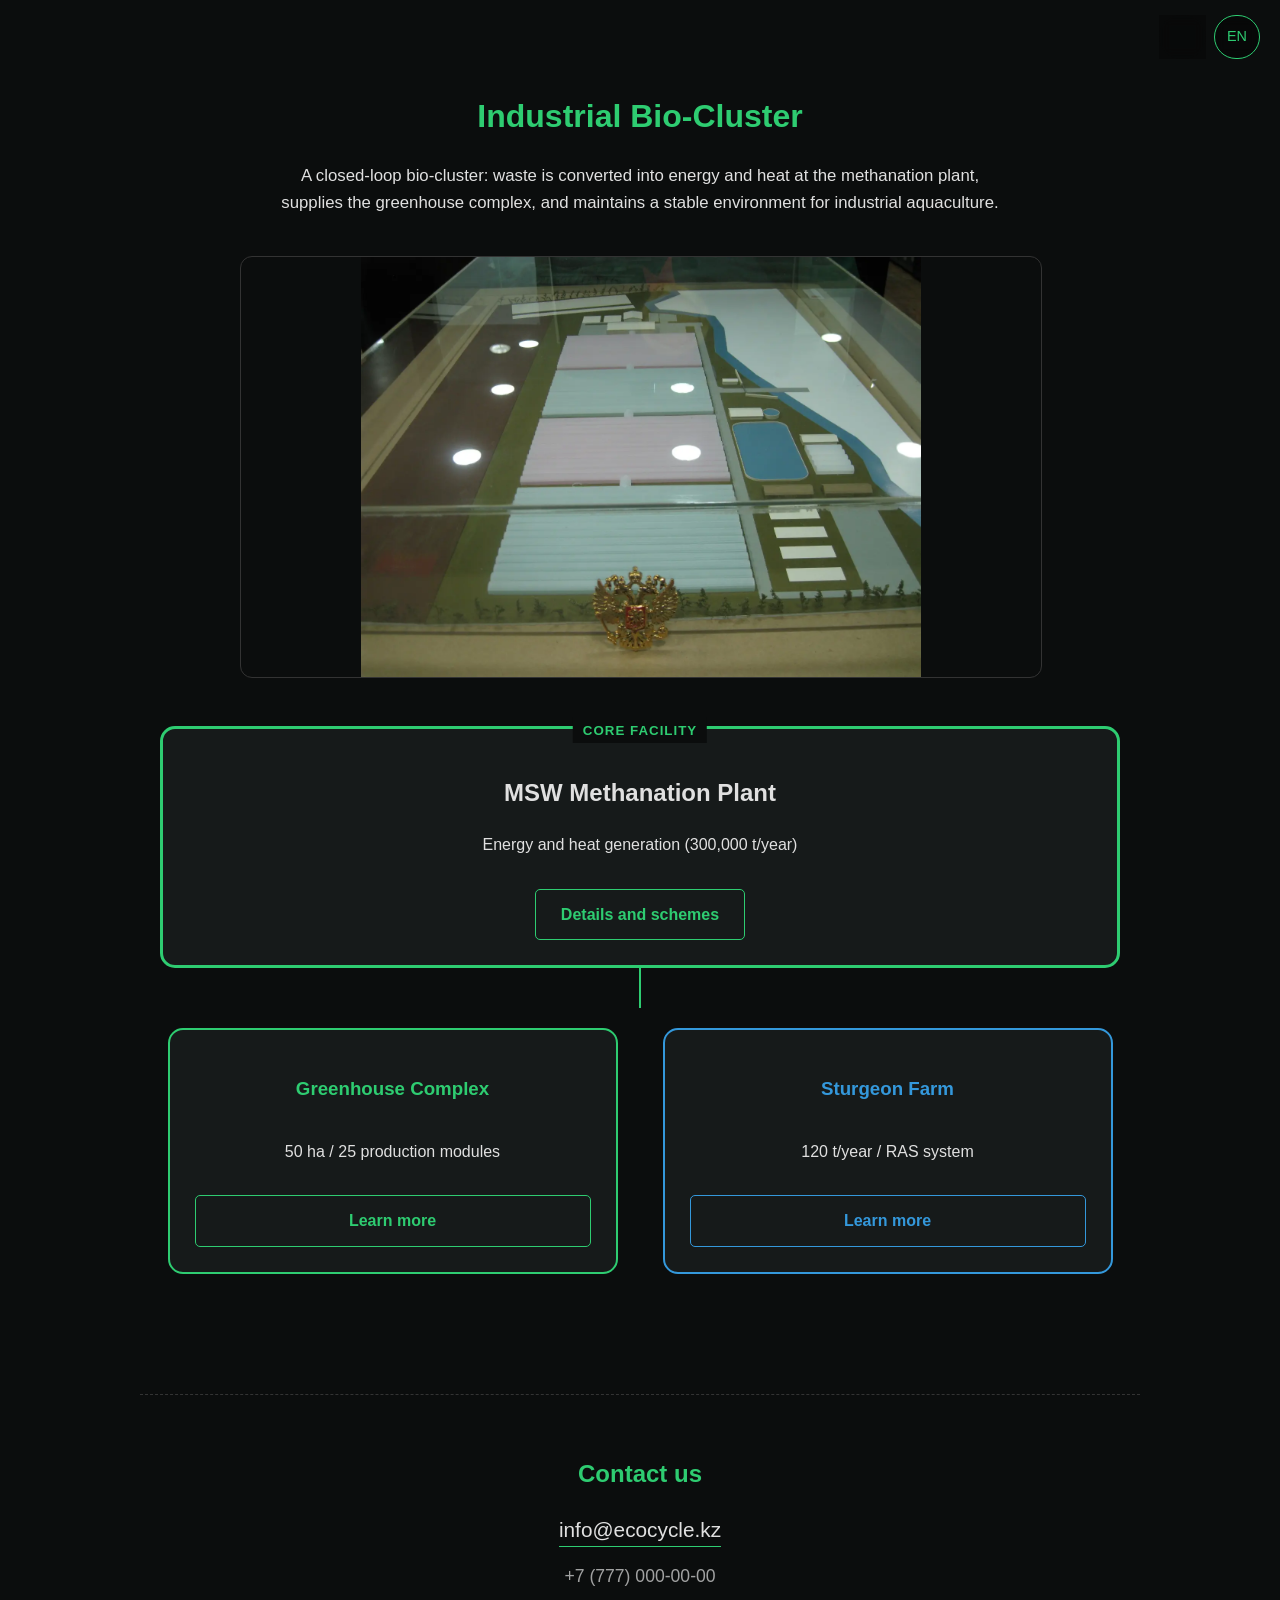
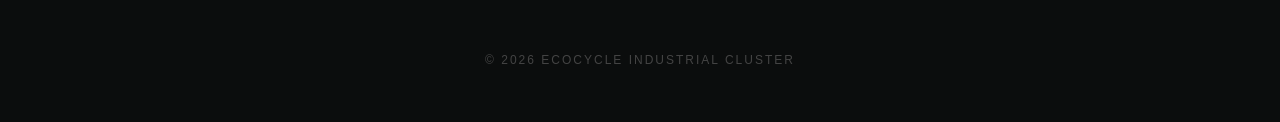
==== en/index.html @ 2102470c "Add English site version under /en with RU/EN language switch. Duplicate cluster pages in English an" ====
<!DOCTYPE html>
<html lang="en">
<head>
    <meta charset="UTF-8">
    <meta name="viewport" content="width=device-width, initial-scale=1.0">
    <title>EcoCycle | Industrial Bio-Cluster</title>
    <meta name="description" content="An integrated ecosystem: MSW methanation plant, high-tech greenhouse complex, and sturgeon farm. Energy-efficient technologies for a circular bioeconomy.">

    <meta property="og:title" content="EcoCycle | Bio-Cluster of the Future">
    <meta property="og:description" content="Turning waste into energy and food within one industrial cluster.">
    <meta property="og:image" content="../plant_reactors.webp">

    <link rel="icon" type="image/x-icon" href="../favicon.ico">
    <link rel="stylesheet" href="../style.css">
</head>
<body>
    <header class="site-header">
        <nav class="lang-switch" aria-label="Language selection">
            <a href="../index.html">RU</a>
            <a href="index.html" class="active">EN</a>
        </nav>
    </header>

    <main class="container">
        <h1 class="page-title reveal">Industrial Bio-Cluster</h1>
        <p class="page-intro reveal">A closed-loop bio-cluster: waste is converted into energy and heat at the methanation plant, supplies the greenhouse complex, and maintains a stable environment for industrial aquaculture.</p>

        <figure class="cluster-diagram reveal">
            <img src="../layout_model.webp" alt="Bio-cluster layout: methanation plant, greenhouse complex, and sturgeon farm in one ecosystem" loading="lazy">
        </figure>

        <div class="node node-main theme-plant reveal">
            <div class="node-badge">
                <small>CORE FACILITY</small>
            </div>
            <h2>MSW Methanation Plant</h2>
            <p>Energy and heat generation (300,000 t/year)</p>
            <a href="plant.html" class="btn-more">Details and schemes</a>
        </div>

        <div class="line reveal"></div>

        <div class="branch-container">
            <div class="node node-branch theme-plant reveal">
                <h3>Greenhouse Complex</h3>
                <p>50 ha / 25 production modules</p>
                <a href="greenhouse.html" class="btn-more">Learn more</a>
            </div>

            <div class="node node-branch theme-fish reveal">
                <h3>Sturgeon Farm</h3>
                <p>120 t/year / RAS system</p>
                <a href="fish.html" class="btn-more btn-accent">Learn more</a>
            </div>
        </div>
    </main>

    <footer id="contacts" class="container contacts reveal">
        <h2>Contact us</h2>
        <div class="contact-links">
            <a href="mailto:info@ecocycle.kz" class="contact-link contact-link-email">info@ecocycle.kz</a>
            <a href="tel:+77770000000" class="contact-link contact-link-phone">+7 (777) 000-00-00</a>
        </div>
        <p class="footer-copy">© 2026 EcoCycle Industrial Cluster</p>
    </footer>

    <script src="../script.js"></script>
</body>
</html>
---- style.css ----
/* ПЕРЕМЕННЫЕ И БАЗОВЫЕ НАСТРОЙКИ */
:root {
    --primary: #2ecc71;
    --accent: #3498db;
    --bg: #0b0d0d;
    --card: #161a1a;
    --text: #e0e0e0;
}

body {
    font-family: 'Segoe UI', Tahoma, Geneva, Verdana, sans-serif;
    margin: 0;
    background: var(--bg);
    color: var(--text);
    line-height: 1.6;
    display: flex;
    flex-direction: column;
    align-items: center;
    overflow-x: hidden;
}

/* ШАПКА И ПЕРЕКЛЮЧАТЕЛЬ ЯЗЫКА */
.site-header {
    position: fixed;
    top: 0;
    left: 0;
    right: 0;
    z-index: 100;
    display: flex;
    justify-content: flex-end;
    padding: 15px 20px;
    pointer-events: none;
}

.lang-switch {
    display: flex;
    gap: 8px;
    font-size: 0.9rem;
    pointer-events: auto;
}

.lang-switch a {
    padding: 6px 12px;
    min-height: 44px;
    box-sizing: border-box;
    display: inline-flex;
    align-items: center;
    border-radius: 999px;
    border: 1px solid rgba(255, 255, 255, 0.25);
    color: var(--text);
    text-decoration: none;
    opacity: 0.75;
    background: rgba(0, 0, 0, 0.35);
    backdrop-filter: blur(6px);
    transition: 0.25s ease;
}

.lang-switch a:hover {
    opacity: 1;
    transform: translateY(-1px);
}

.lang-switch a.active {
    border-color: var(--primary);
    color: var(--primary);
    opacity: 1;
}

.lang-switch .lang-soon {
    padding: 6px 12px;
    min-height: 44px;
    box-sizing: border-box;
    display: inline-flex;
    align-items: center;
    border-radius: 999px;
    border: 1px solid rgba(255, 255, 255, 0.15);
    opacity: 0.45;
    cursor: not-allowed;
}

.lang-switch a:focus-visible {
    outline: 2px solid var(--primary);
    outline-offset: 2px;
}

.container {
    max-width: 1000px;
    width: 100%;
    padding: 70px 20px 40px;
    text-align: center;
    box-sizing: border-box;
}

.page-detail {
    text-align: left;
}

/* ТИПОГРАФИКА */
.page-title {
    color: var(--primary);
    margin-bottom: 20px;
}

.page-intro {
    max-width: 720px;
    margin: 0 auto 40px;
    opacity: 0.85;
    font-size: 1.05rem;
}

.section-title {
    color: var(--primary);
    margin-top: 40px;
}

/* СТРУКТУРА КЛАСТЕРА (УЗЛЫ И ЛИНИИ) */
.node {
    background: var(--card);
    border: 2px solid #333;
    border-radius: 15px;
    padding: 25px;
    margin: 0 auto;
    width: 100%;
    box-sizing: border-box;
    transition: transform 0.3s ease, box-shadow 0.3s ease;
}

.node-main {
    position: relative;
    border-color: var(--primary);
    border-width: 3px;
    box-shadow: 0 0 0 rgba(46, 204, 113, 0.4);
    animation: pulse 2.5s infinite;
}

.node-main-active {
    transform: scale(1);
}

.node-badge {
    position: absolute;
    top: -12px;
    left: 50%;
    transform: translateX(-50%);
    background: var(--bg);
    padding: 0 10px;
}

.node-badge small {
    color: var(--primary);
    font-weight: bold;
    letter-spacing: 1px;
}

.node-branch {
    max-width: 450px;
    min-height: 180px;
    display: flex;
    flex-direction: column;
    justify-content: center;
}

.theme-plant {
    border-color: var(--primary);
}

.theme-plant .page-title,
.theme-plant .section-title,
.theme-plant h3 {
    color: var(--primary);
}

.theme-plant .spec-list li b {
    color: var(--primary);
}

.theme-fish {
    border-color: var(--accent);
}

.theme-fish .page-title,
.theme-fish .section-title,
.theme-fish h3 {
    color: var(--accent);
}

.theme-fish .spec-list li b {
    color: var(--accent);
}

.theme-fish.fish-accent.active {
    box-shadow: 0 10px 40px rgba(52, 152, 219, 0.15);
}

.line {
    width: 2px;
    height: 40px;
    background: var(--primary);
    margin: 0 auto;
}

.branch-container {
    display: flex;
    justify-content: center;
    gap: 30px;
    margin-top: 20px;
    flex-wrap: wrap;
}

/* КНОПКИ И ССЫЛКИ */
.btn-more {
    display: inline-block;
    margin-top: 15px;
    padding: 12px 25px;
    min-height: 44px;
    box-sizing: border-box;
    border: 1px solid var(--primary);
    color: var(--primary);
    text-decoration: none;
    border-radius: 5px;
    transition: 0.3s;
    font-weight: 600;
}

.btn-more:hover {
    background: var(--primary);
    color: #000;
    transform: translateY(-2px);
}

.btn-more.btn-accent {
    border-color: var(--accent);
    color: var(--accent);
}

.btn-more.btn-accent:hover {
    background: var(--accent);
    color: #000;
}

.btn-more:focus-visible,
.back-link:focus-visible,
.contact-link:focus-visible {
    outline: 2px solid var(--primary);
    outline-offset: 3px;
}

.back-link {
    display: inline-block;
    color: var(--primary);
    text-decoration: none;
    border: 1px solid var(--primary);
    padding: 10px 20px;
    min-height: 44px;
    box-sizing: border-box;
    border-radius: 20px;
    margin-bottom: 30px;
    transition: 0.3s;
}

.back-link:hover {
    background: var(--primary);
    color: var(--bg);
    transform: translateX(-5px);
}

.back-link.back-accent {
    border-color: var(--accent);
    color: var(--accent);
}

.back-link.back-accent:hover {
    background: var(--accent);
    color: var(--bg);
}

.back-link.back-accent:focus-visible {
    outline-color: var(--accent);
}

/* КАРТОЧКИ И СПИСКИ ТЕХНОЛОГИЙ */
.card {
    background: rgba(255, 255, 255, 0.02);
    border-radius: 12px;
    padding: 25px;
    margin-top: 20px;
    border: 1px solid rgba(255, 255, 255, 0.05);
}

.card-highlight {
    background: rgba(46, 204, 113, 0.05);
}

.card-accent-border {
    border-color: var(--primary);
}

.card-stat {
    flex: 1;
    min-width: 200px;
    border-top: 3px solid var(--primary);
}

.card-scheme {
    background: #fff;
    padding: 10px;
    overflow-x: auto;
}

.card-scheme img {
    width: 100%;
    max-height: 500px;
    object-fit: contain;
    display: block;
}

.spec-list {
    list-style: none;
    padding: 0;
    margin: 0;
}

.spec-list li {
    border-bottom: 1px solid #222;
    padding: 12px 0;
    display: flex;
    justify-content: space-between;
    gap: 15px;
    align-items: center;
}

.spec-list li b {
    color: var(--primary);
}

/* ИЗОБРАЖЕНИЯ */
.img-placeholder {
    background: #222;
    border-radius: 12px;
    width: 100%;
    min-height: 250px;
    margin: 25px 0;
    overflow: hidden;
    border: 1px solid #333;
}

.img-placeholder-compact {
    min-height: 200px;
}

.img-placeholder-spaced {
    margin-top: 30px;
}

.cluster-diagram {
    margin: 0 auto 40px;
    max-width: 800px;
}

.cluster-diagram img {
    width: 100%;
    height: auto;
    max-height: 420px;
    object-fit: contain;
    border-radius: 12px;
    border: 1px solid #333;
}

.img-placeholder img {
    width: 100%;
    height: auto;
    display: block;
    transition: transform 0.5s ease;
}

.img-placeholder:hover img {
    transform: scale(1.03);
}

/* КОНТАКТЫ И ПОДВАЛ */
.contacts {
    margin-top: 80px;
    padding-top: 40px;
    border-top: 1px dashed #333;
    width: 100%;
}

.contacts h2 {
    color: var(--primary);
    margin-bottom: 20px;
}

.contact-links {
    display: flex;
    flex-direction: column;
    align-items: center;
    gap: 15px;
}

.contact-link {
    color: var(--text);
    text-decoration: none;
    transition: 0.3s;
}

.contact-link-email {
    font-size: 1.3rem;
    border-bottom: 1px solid var(--primary);
}

.contact-link-phone {
    font-size: 1.1rem;
    opacity: 0.7;
}

.contact-link:hover {
    opacity: 1;
    color: var(--primary);
}

.footer-copy {
    margin-top: 60px;
    font-size: 0.75rem;
    color: #444;
    letter-spacing: 2px;
    text-transform: uppercase;
}

/* АНИМАЦИИ */
.reveal,
.fade-in-up {
    opacity: 0;
    transform: translateY(30px);
    transition: opacity 0.8s cubic-bezier(0.22, 1, 0.36, 1),
                transform 0.8s cubic-bezier(0.22, 1, 0.36, 1);
    transition-delay: var(--reveal-delay, 0ms);
}

.reveal.active,
.fade-in-up.active {
    opacity: 1;
    transform: translateY(0);
}

@keyframes pulse {
    0% { box-shadow: 0 0 0 0 rgba(46, 204, 113, 0.4); }
    70% { box-shadow: 0 0 0 20px rgba(46, 204, 113, 0); }
    100% { box-shadow: 0 0 0 0 rgba(46, 204, 113, 0); }
}

@media (prefers-reduced-motion: reduce) {
    .reveal,
    .fade-in-up {
        opacity: 1;
        transform: none;
        transition: none;
    }

    .node-main {
        animation: none;
    }

    .img-placeholder img {
        transition: none;
    }

    .img-placeholder:hover img {
        transform: none;
    }
}

/* АДАПТИВНОСТЬ */
@media (max-width: 768px) {
    .site-header {
        padding: 10px 12px;
    }

    .container {
        padding: 60px 15px 20px;
    }

    .page-title {
        margin-bottom: 16px;
        padding-right: 80px;
    }

    .page-intro {
        font-size: 1rem;
        margin-bottom: 30px;
    }

    .branch-container {
        flex-direction: column;
        gap: 20px;
    }

    .node {
        padding: 20px;
        max-width: 100% !important;
    }

    .node-branch {
        min-height: 160px;
    }

    .btn-more,
    .back-link {
        width: 100%;
        text-align: center;
    }

    .spec-list li {
        flex-direction: column;
        text-align: center;
        gap: 5px;
    }

    .cluster-diagram img {
        max-height: 280px;
    }

    .card-scheme img {
        max-height: 320px;
    }
}
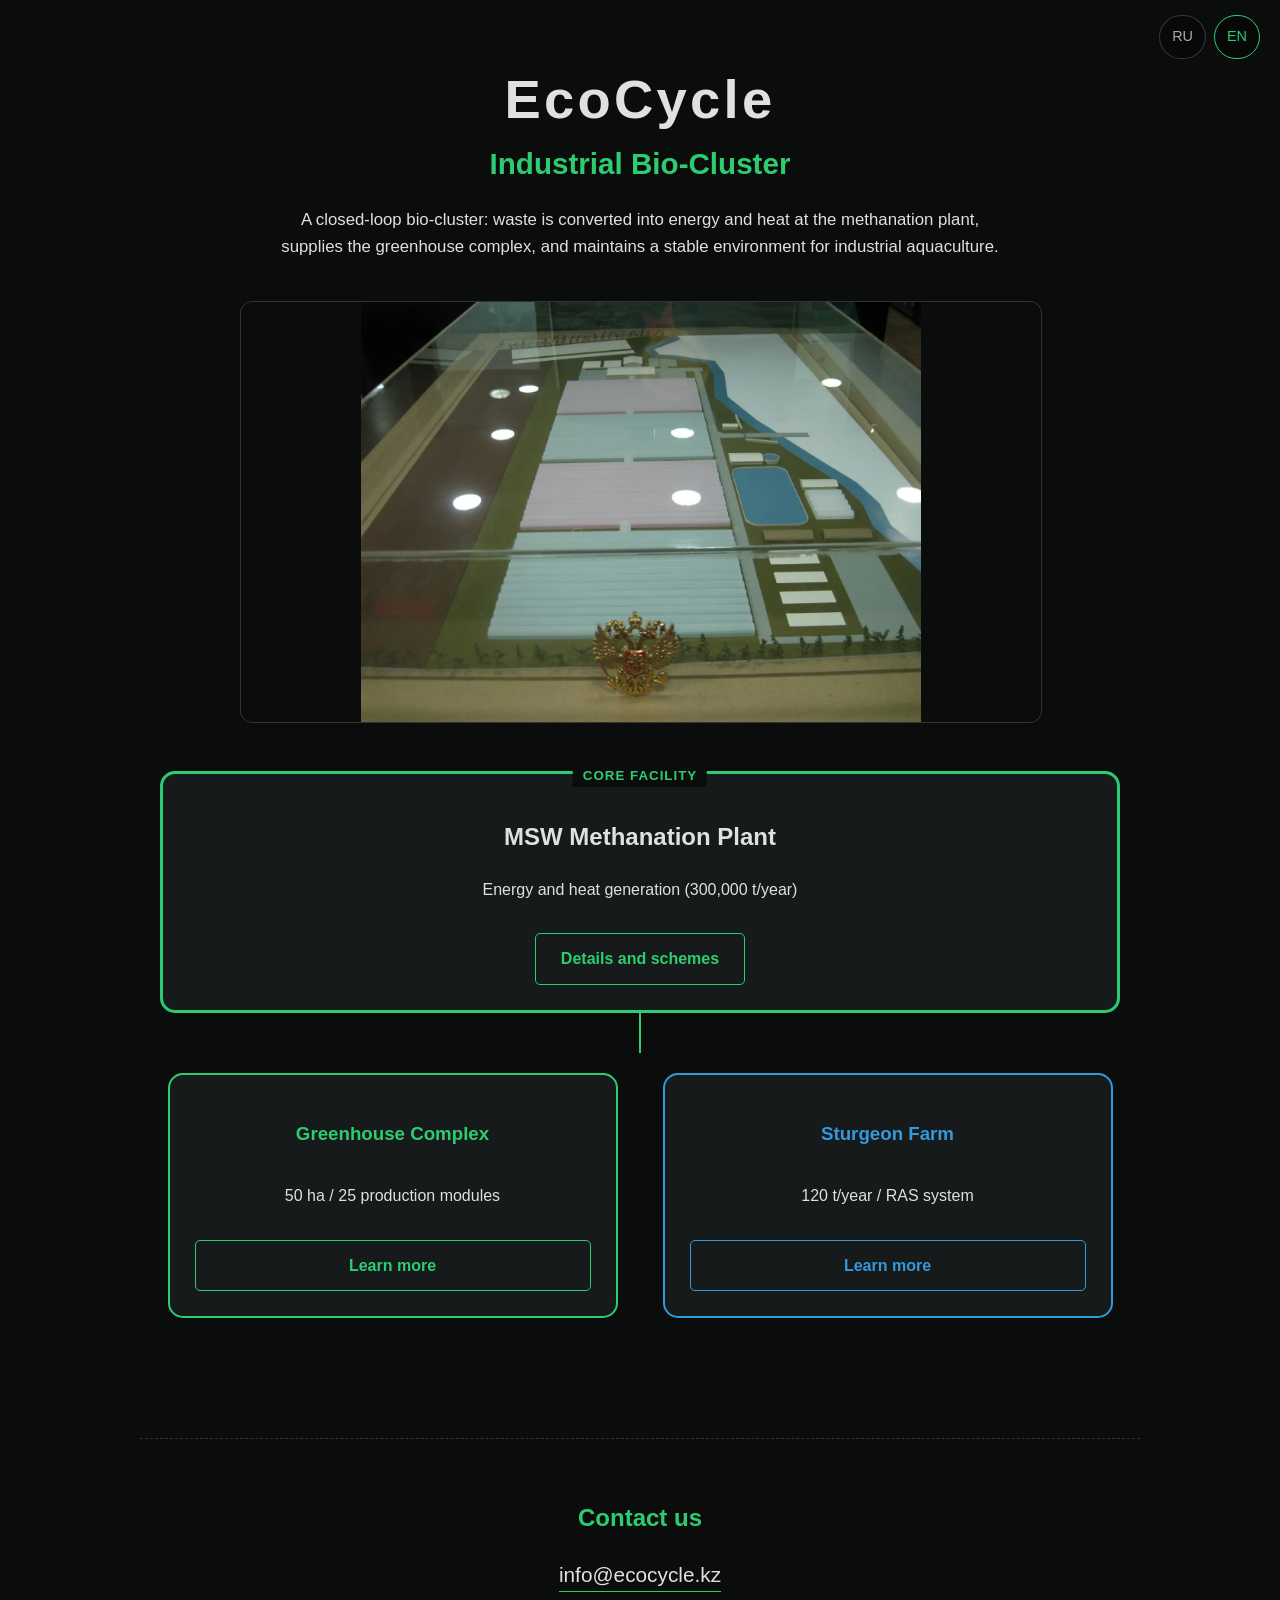
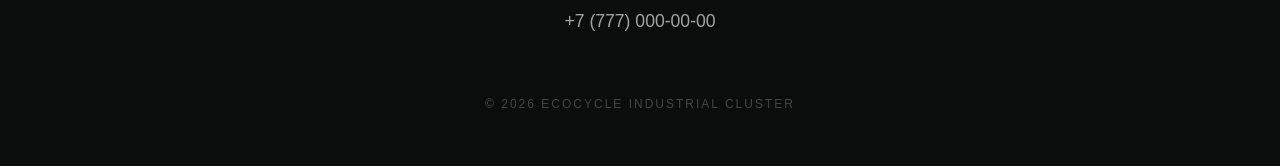
==== commit 6428db46: "Improve bilingual SEO and strengthen EcoCycle branding on home pages. Add hreflang/canonical pairs, " ====
--- a/en/index.html
+++ b/en/index.html
@@ -6,9 +6,18 @@
     <title>EcoCycle | Industrial Bio-Cluster</title>
     <meta name="description" content="An integrated ecosystem: MSW methanation plant, high-tech greenhouse complex, and sturgeon farm. Energy-efficient technologies for a circular bioeconomy.">
 
+    <link rel="canonical" href="https://alexudm.github.io/ecocycle/en/">
+    <link rel="alternate" hreflang="en" href="https://alexudm.github.io/ecocycle/en/">
+    <link rel="alternate" hreflang="ru" href="https://alexudm.github.io/ecocycle/">
+    <link rel="alternate" hreflang="x-default" href="https://alexudm.github.io/ecocycle/">
+
+    <meta property="og:type" content="website">
+    <meta property="og:locale" content="en_US">
+    <meta property="og:locale:alternate" content="ru_RU">
+    <meta property="og:url" content="https://alexudm.github.io/ecocycle/en/">
     <meta property="og:title" content="EcoCycle | Bio-Cluster of the Future">
     <meta property="og:description" content="Turning waste into energy and food within one industrial cluster.">
-    <meta property="og:image" content="../plant_reactors.webp">
+    <meta property="og:image" content="https://alexudm.github.io/ecocycle/plant_reactors.webp">
 
     <link rel="icon" type="image/x-icon" href="../favicon.ico">
     <link rel="stylesheet" href="../style.css">
@@ -17,11 +26,12 @@
     <header class="site-header">
         <nav class="lang-switch" aria-label="Language selection">
             <a href="../index.html">RU</a>
-            <a href="index.html" class="active">EN</a>
+            <a href="index.html" class="active" aria-current="page">EN</a>
         </nav>
     </header>
 
     <main class="container">
+        <p class="brand reveal">EcoCycle</p>
         <h1 class="page-title reveal">Industrial Bio-Cluster</h1>
         <p class="page-intro reveal">A closed-loop bio-cluster: waste is converted into energy and heat at the methanation plant, supplies the greenhouse complex, and maintains a stable environment for industrial aquaculture.</p>
 
--- a/style.css
+++ b/style.css
@@ -66,18 +66,6 @@
     opacity: 1;
 }
 
-.lang-switch .lang-soon {
-    padding: 6px 12px;
-    min-height: 44px;
-    box-sizing: border-box;
-    display: inline-flex;
-    align-items: center;
-    border-radius: 999px;
-    border: 1px solid rgba(255, 255, 255, 0.15);
-    opacity: 0.45;
-    cursor: not-allowed;
-}
-
 .lang-switch a:focus-visible {
     outline: 2px solid var(--primary);
     outline-offset: 2px;
@@ -96,9 +84,24 @@
 }
 
 /* ТИПОГРАФИКА */
+.brand {
+    margin: 0 0 10px;
+    font-size: clamp(2.2rem, 6vw, 3.4rem);
+    font-weight: 700;
+    letter-spacing: 0.06em;
+    color: var(--text);
+    line-height: 1.1;
+}
+
 .page-title {
     color: var(--primary);
     margin-bottom: 20px;
+}
+
+.brand + .page-title {
+    margin-top: 0;
+    font-size: clamp(1.35rem, 3.2vw, 1.85rem);
+    font-weight: 600;
 }
 
 .page-intro {
@@ -428,7 +431,8 @@
 
 /* АНИМАЦИИ */
 .reveal,
-.fade-in-up {
+.fade-in-up,
+.brand.reveal {
     opacity: 0;
     transform: translateY(30px);
     transition: opacity 0.8s cubic-bezier(0.22, 1, 0.36, 1),
@@ -484,6 +488,10 @@
         padding-right: 80px;
     }
 
+    .brand {
+        padding-right: 80px;
+    }
+
     .page-intro {
         font-size: 1rem;
         margin-bottom: 30px;
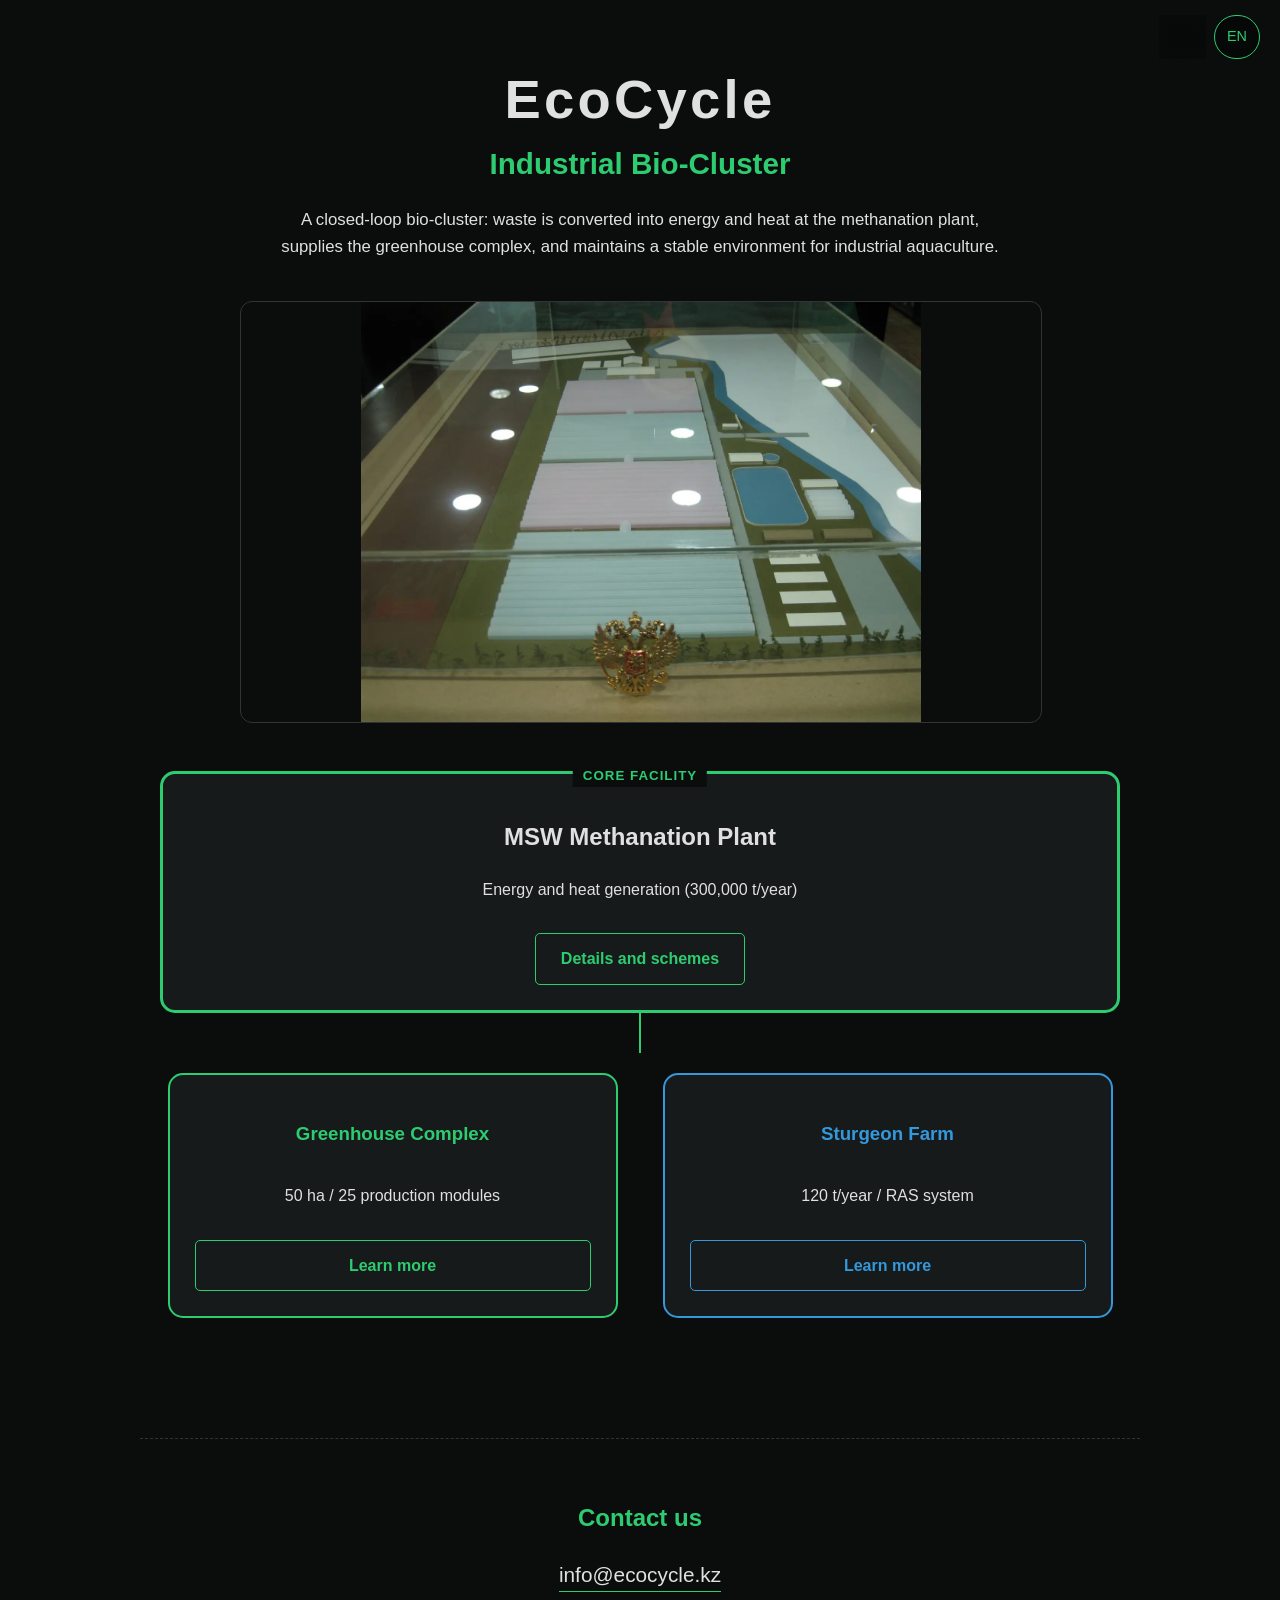
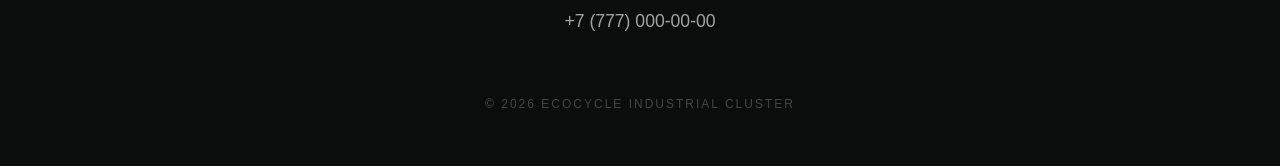
==== commit 3f2b32f5: "Improve crawlability for search indexing and promotion. Add robots directives, JSON-LD Organization/" ====
--- a/en/index.html
+++ b/en/index.html
@@ -5,6 +5,9 @@
     <meta name="viewport" content="width=device-width, initial-scale=1.0">
     <title>EcoCycle | Industrial Bio-Cluster</title>
     <meta name="description" content="An integrated ecosystem: MSW methanation plant, high-tech greenhouse complex, and sturgeon farm. Energy-efficient technologies for a circular bioeconomy.">
+    <meta name="robots" content="index, follow, max-image-preview:large">
+    <meta name="googlebot" content="index, follow">
+    <meta name="yandex" content="index, follow">
 
     <link rel="canonical" href="https://alexudm.github.io/ecocycle/en/">
     <link rel="alternate" hreflang="en" href="https://alexudm.github.io/ecocycle/en/">
@@ -12,6 +15,7 @@
     <link rel="alternate" hreflang="x-default" href="https://alexudm.github.io/ecocycle/">
 
     <meta property="og:type" content="website">
+    <meta property="og:site_name" content="EcoCycle">
     <meta property="og:locale" content="en_US">
     <meta property="og:locale:alternate" content="ru_RU">
     <meta property="og:url" content="https://alexudm.github.io/ecocycle/en/">
@@ -21,6 +25,39 @@
 
     <link rel="icon" type="image/x-icon" href="../favicon.ico">
     <link rel="stylesheet" href="../style.css">
+    <script type="application/ld+json">
+    {
+      "@context": "https://schema.org",
+      "@graph": [
+        {
+          "@type": "Organization",
+          "@id": "https://alexudm.github.io/ecocycle/#organization",
+          "name": "EcoCycle",
+          "url": "https://alexudm.github.io/ecocycle/",
+          "logo": "https://alexudm.github.io/ecocycle/favicon.ico",
+          "email": "info@ecocycle.kz",
+          "description": "Industrial bio-cluster: MSW methanation plant, greenhouse complex, and sturgeon farm."
+        },
+        {
+          "@type": "WebSite",
+          "@id": "https://alexudm.github.io/ecocycle/#website",
+          "url": "https://alexudm.github.io/ecocycle/",
+          "name": "EcoCycle | Industrial Bio-Cluster",
+          "inLanguage": ["ru", "en"],
+          "publisher": { "@id": "https://alexudm.github.io/ecocycle/#organization" }
+        },
+        {
+          "@type": "WebPage",
+          "@id": "https://alexudm.github.io/ecocycle/en/#webpage",
+          "url": "https://alexudm.github.io/ecocycle/en/",
+          "name": "EcoCycle | Industrial Bio-Cluster",
+          "isPartOf": { "@id": "https://alexudm.github.io/ecocycle/#website" },
+          "inLanguage": "en",
+          "description": "An integrated ecosystem: MSW methanation plant, high-tech greenhouse complex, and sturgeon farm."
+        }
+      ]
+    }
+    </script>
 </head>
 <body>
     <header class="site-header">
